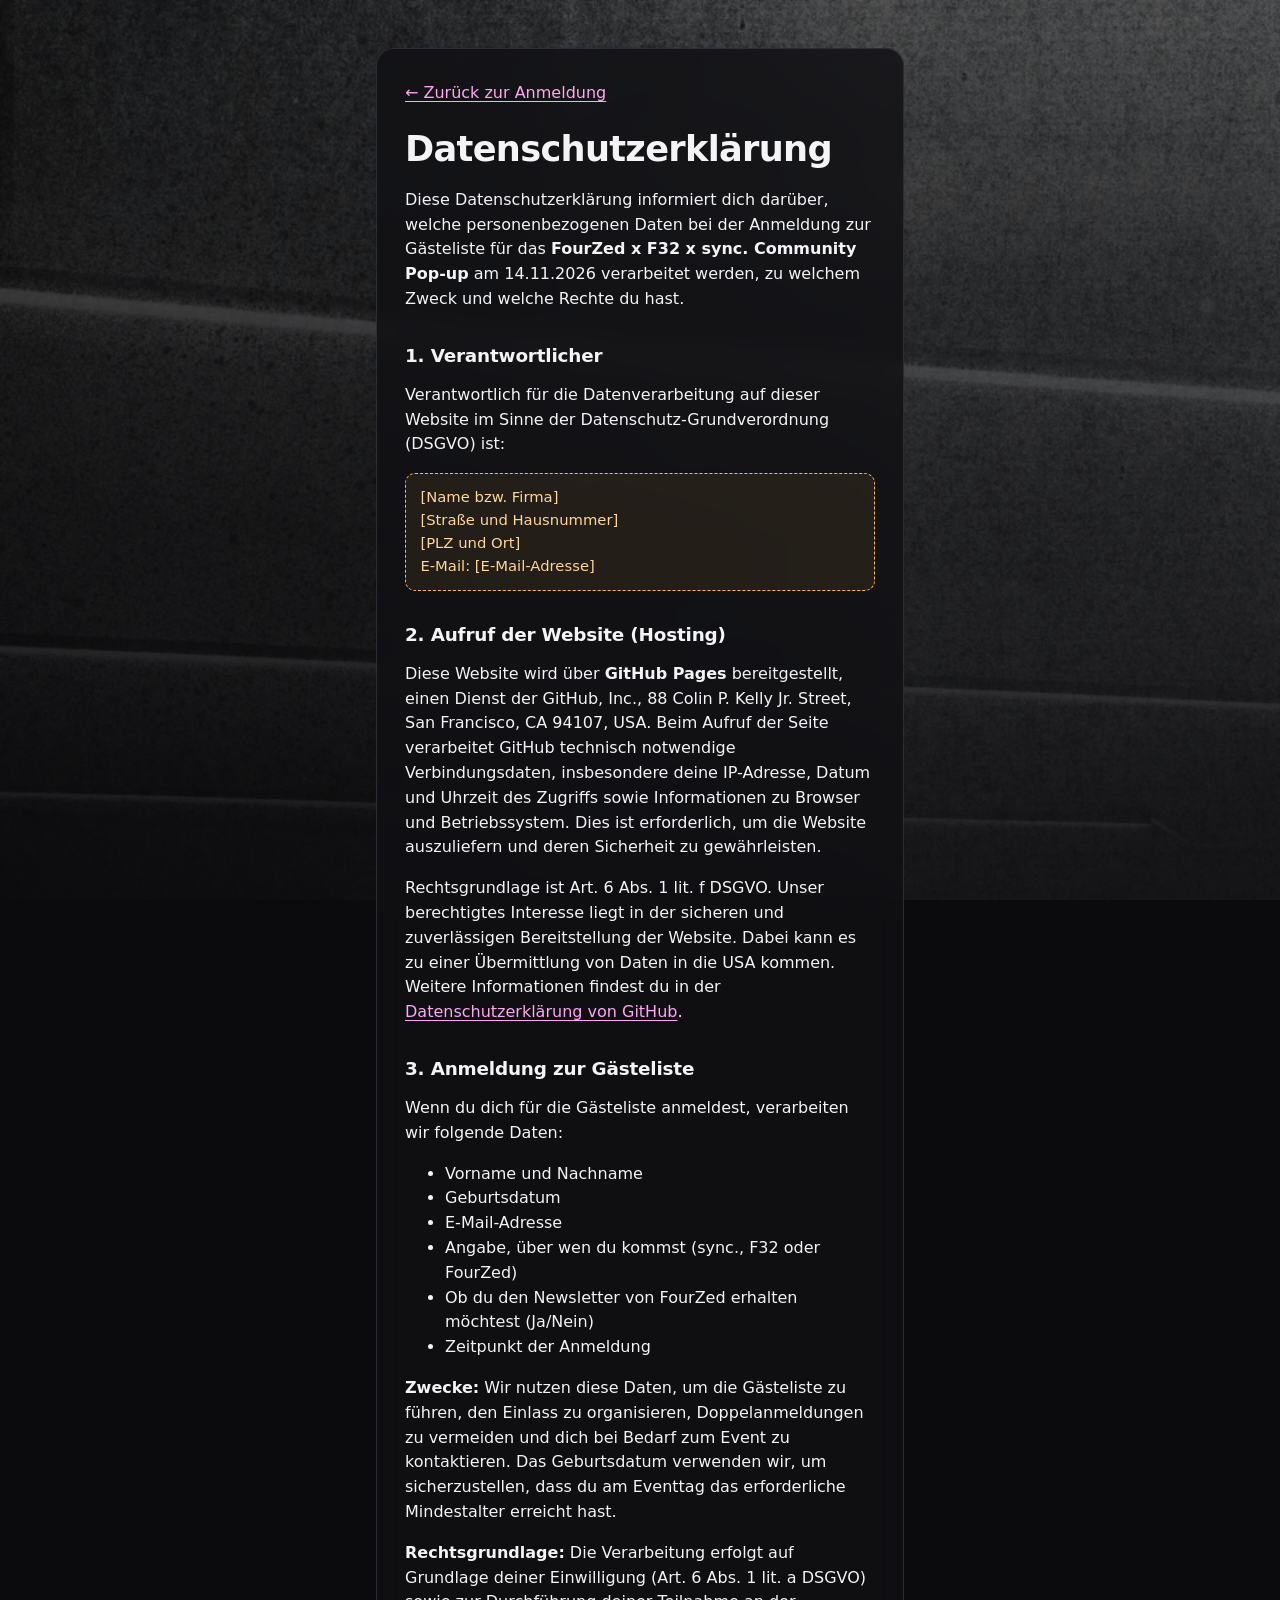
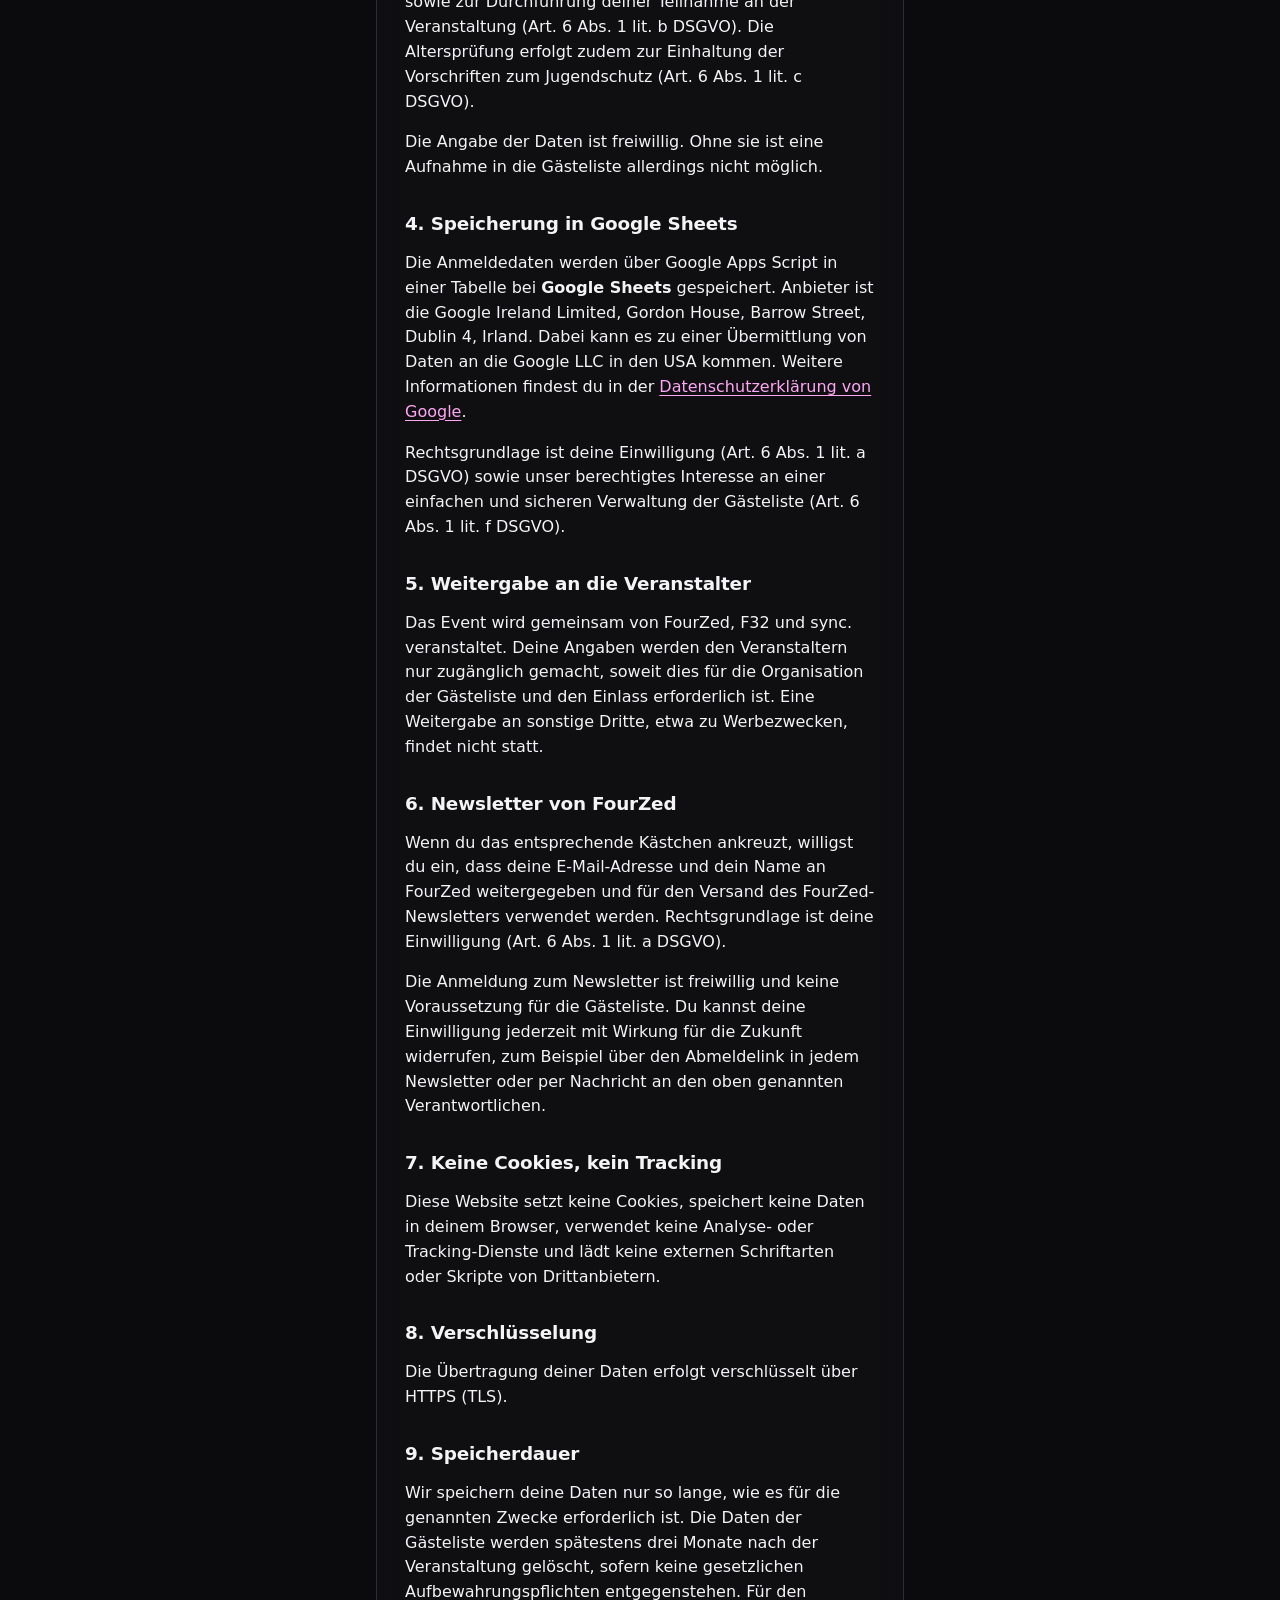
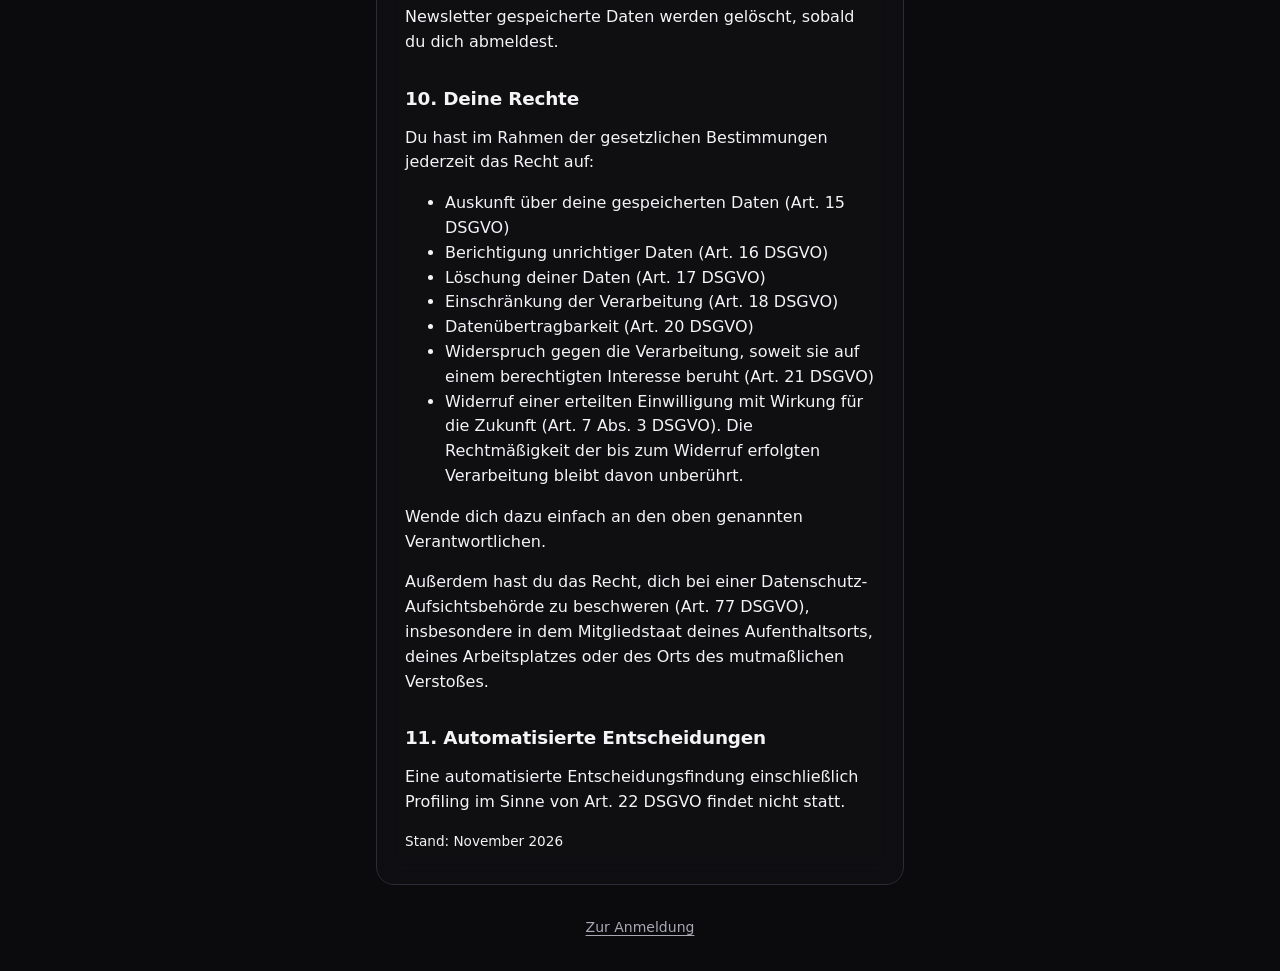
==== datenschutz.html @ 3aca52ab "Gästeliste für FourZed x F32 x sync. Community Pop-up Co-Authored-By: Claude Opus 5.5 <noreply@anthr" ====
<!doctype html>
<html lang="de">
<head>
  <meta charset="utf-8">
  <meta name="viewport" content="width=device-width, initial-scale=1, viewport-fit=cover">
  <meta name="robots" content="noindex, nofollow">
  <meta name="color-scheme" content="dark">
  <title>Datenschutzerklärung · Gästeliste</title>
  <link rel="icon" href="data:image/svg+xml,%3Csvg xmlns='http://www.w3.org/2000/svg' viewBox='0 0 32 32'%3E%3Crect width='32' height='32' rx='8' fill='%230b0b0d'/%3E%3Ccircle cx='16' cy='16' r='7' fill='%23fea7f2'/%3E%3C/svg%3E">
  <link rel="stylesheet" href="style.css">
</head>
<body>
  <div class="page">
    <main id="main" class="legal">
      <a class="back" href="index.html">← Zurück zur Anmeldung</a>
      <h1>Datenschutzerklärung</h1>
      <p>Diese Datenschutzerklärung informiert dich darüber, welche personenbezogenen Daten bei der Anmeldung zur Gästeliste für das <strong>FourZed x F32 x sync. Community Pop-up</strong> am 14.11.2026 verarbeitet werden, zu welchem Zweck und welche Rechte du hast.</p>

      <h2>1. Verantwortlicher</h2>
      <p>Verantwortlich für die Datenverarbeitung auf dieser Website im Sinne der Datenschutz-Grundverordnung (DSGVO) ist:</p>
      <!-- BITTE AUSFÜLLEN: Name/Firma, Anschrift und E-Mail des Verantwortlichen. Ohne diese Angaben ist die Erklärung unvollständig. -->
      <address class="placeholder">[Name bzw. Firma]<br>[Straße und Hausnummer]<br>[PLZ und Ort]<br>E-Mail: [E-Mail-Adresse]</address>

      <h2>2. Aufruf der Website (Hosting)</h2>
      <p>Diese Website wird über <strong>GitHub Pages</strong> bereitgestellt, einen Dienst der GitHub, Inc., 88 Colin P. Kelly Jr. Street, San Francisco, CA 94107, USA. Beim Aufruf der Seite verarbeitet GitHub technisch notwendige Verbindungsdaten, insbesondere deine IP-Adresse, Datum und Uhrzeit des Zugriffs sowie Informationen zu Browser und Betriebssystem. Dies ist erforderlich, um die Website auszuliefern und deren Sicherheit zu gewährleisten.</p>
      <p>Rechtsgrundlage ist Art. 6 Abs. 1 lit. f DSGVO. Unser berechtigtes Interesse liegt in der sicheren und zuverlässigen Bereitstellung der Website. Dabei kann es zu einer Übermittlung von Daten in die USA kommen. Weitere Informationen findest du in der <a href="https://docs.github.com/de/site-policy/privacy-policies/github-general-privacy-statement" rel="noopener">Datenschutzerklärung von GitHub</a>.</p>

      <h2>3. Anmeldung zur Gästeliste</h2>
      <p>Wenn du dich für die Gästeliste anmeldest, verarbeiten wir folgende Daten:</p>
      <ul>
        <li>Vorname und Nachname</li>
        <li>Geburtsdatum</li>
        <li>E-Mail-Adresse</li>
        <li>Angabe, über wen du kommst (sync., F32 oder FourZed)</li>
        <li>Ob du den Newsletter von FourZed erhalten möchtest (Ja/Nein)</li>
        <li>Zeitpunkt der Anmeldung</li>
      </ul>
      <p><strong>Zwecke:</strong> Wir nutzen diese Daten, um die Gästeliste zu führen, den Einlass zu organisieren, Doppelanmeldungen zu vermeiden und dich bei Bedarf zum Event zu kontaktieren. Das Geburtsdatum verwenden wir, um sicherzustellen, dass du am Eventtag das erforderliche Mindestalter erreicht hast.</p>
      <p><strong>Rechtsgrundlage:</strong> Die Verarbeitung erfolgt auf Grundlage deiner Einwilligung (Art. 6 Abs. 1 lit. a DSGVO) sowie zur Durchführung deiner Teilnahme an der Veranstaltung (Art. 6 Abs. 1 lit. b DSGVO). Die Altersprüfung erfolgt zudem zur Einhaltung der Vorschriften zum Jugendschutz (Art. 6 Abs. 1 lit. c DSGVO).</p>
      <p>Die Angabe der Daten ist freiwillig. Ohne sie ist eine Aufnahme in die Gästeliste allerdings nicht möglich.</p>

      <h2>4. Speicherung in Google Sheets</h2>
      <p>Die Anmeldedaten werden über Google Apps Script in einer Tabelle bei <strong>Google Sheets</strong> gespeichert. Anbieter ist die Google Ireland Limited, Gordon House, Barrow Street, Dublin 4, Irland. Dabei kann es zu einer Übermittlung von Daten an die Google LLC in den USA kommen. Weitere Informationen findest du in der <a href="https://policies.google.com/privacy?hl=de" rel="noopener">Datenschutzerklärung von Google</a>.</p>
      <p>Rechtsgrundlage ist deine Einwilligung (Art. 6 Abs. 1 lit. a DSGVO) sowie unser berechtigtes Interesse an einer einfachen und sicheren Verwaltung der Gästeliste (Art. 6 Abs. 1 lit. f DSGVO).</p>

      <h2>5. Weitergabe an die Veranstalter</h2>
      <p>Das Event wird gemeinsam von FourZed, F32 und sync. veranstaltet. Deine Angaben werden den Veranstaltern nur zugänglich gemacht, soweit dies für die Organisation der Gästeliste und den Einlass erforderlich ist. Eine Weitergabe an sonstige Dritte, etwa zu Werbezwecken, findet nicht statt.</p>

      <h2>6. Newsletter von FourZed</h2>
      <p>Wenn du das entsprechende Kästchen ankreuzt, willigst du ein, dass deine E-Mail-Adresse und dein Name an FourZed weitergegeben und für den Versand des FourZed-Newsletters verwendet werden. Rechtsgrundlage ist deine Einwilligung (Art. 6 Abs. 1 lit. a DSGVO).</p>
      <p>Die Anmeldung zum Newsletter ist freiwillig und keine Voraussetzung für die Gästeliste. Du kannst deine Einwilligung jederzeit mit Wirkung für die Zukunft widerrufen, zum Beispiel über den Abmeldelink in jedem Newsletter oder per Nachricht an den oben genannten Verantwortlichen.</p>

      <h2>7. Keine Cookies, kein Tracking</h2>
      <p>Diese Website setzt keine Cookies, speichert keine Daten in deinem Browser, verwendet keine Analyse- oder Tracking-Dienste und lädt keine externen Schriftarten oder Skripte von Drittanbietern.</p>

      <h2>8. Verschlüsselung</h2>
      <p>Die Übertragung deiner Daten erfolgt verschlüsselt über HTTPS (TLS).</p>

      <h2>9. Speicherdauer</h2>
      <p>Wir speichern deine Daten nur so lange, wie es für die genannten Zwecke erforderlich ist. Die Daten der Gästeliste werden spätestens drei Monate nach der Veranstaltung gelöscht, sofern keine gesetzlichen Aufbewahrungspflichten entgegenstehen. Für den Newsletter gespeicherte Daten werden gelöscht, sobald du dich abmeldest.</p>

      <h2>10. Deine Rechte</h2>
      <p>Du hast im Rahmen der gesetzlichen Bestimmungen jederzeit das Recht auf:</p>
      <ul>
        <li>Auskunft über deine gespeicherten Daten (Art. 15 DSGVO)</li>
        <li>Berichtigung unrichtiger Daten (Art. 16 DSGVO)</li>
        <li>Löschung deiner Daten (Art. 17 DSGVO)</li>
        <li>Einschränkung der Verarbeitung (Art. 18 DSGVO)</li>
        <li>Datenübertragbarkeit (Art. 20 DSGVO)</li>
        <li>Widerspruch gegen die Verarbeitung, soweit sie auf einem berechtigten Interesse beruht (Art. 21 DSGVO)</li>
        <li>Widerruf einer erteilten Einwilligung mit Wirkung für die Zukunft (Art. 7 Abs. 3 DSGVO). Die Rechtmäßigkeit der bis zum Widerruf erfolgten Verarbeitung bleibt davon unberührt.</li>
      </ul>
      <p>Wende dich dazu einfach an den oben genannten Verantwortlichen.</p>
      <p>Außerdem hast du das Recht, dich bei einer Datenschutz-Aufsichtsbehörde zu beschweren (Art. 77 DSGVO), insbesondere in dem Mitgliedstaat deines Aufenthaltsorts, deines Arbeitsplatzes oder des Orts des mutmaßlichen Verstoßes.</p>

      <h2>11. Automatisierte Entscheidungen</h2>
      <p>Eine automatisierte Entscheidungsfindung einschließlich Profiling im Sinne von Art. 22 DSGVO findet nicht statt.</p>

      <p class="field-hint">Stand: November 2026</p>
    </main>

    <footer class="site-footer">
      <nav aria-label="Navigation">
        <a href="index.html">Zur Anmeldung</a>
      </nav>
    </footer>
  </div>
</body>
</html>
---- style.css ----
/* ==========================================================================
   Gästeliste – Stylesheet
   Akzentfarbe zentral über --accent änderbar.
   ========================================================================== */

:root {
  --accent: #fea7f2;          /* Akzentfarbe (Pink aus dem Pop-up-Schriftzug) */
  --accent-rgb: 254, 167, 242; /* gleiche Farbe als RGB für Transparenzen */
  --accent-contrast: #0b0b0d; /* Textfarbe auf Akzent */

  --bg: #0b0b0d;
  --surface: #141418;
  --surface-glass: rgba(16, 16, 20, .82);
  --surface-2: #1c1c22;
  --border: #2c2c35;
  --border-strong: #8a8a9a;
  --field-border: #70707e;   /* min. 3:1 Kontrast zum Feld */
  --text: #f4f4f6;
  --text-muted: #a9a9b6;
  --error: #ff8a5c;
  --error-bg: rgba(255, 138, 92, 0.1);
  --success: var(--accent);

  --radius: 14px;
  --radius-sm: 10px;
  --focus: 0 0 0 3px var(--bg), 0 0 0 5px var(--accent);

  --font: system-ui, -apple-system, "Segoe UI", Roboto, "Helvetica Neue", Arial, sans-serif;

  color-scheme: dark;
}

*,
*::before,
*::after { box-sizing: border-box; }

html { -webkit-text-size-adjust: 100%; text-size-adjust: 100%; }

body {
  margin: 0;
  min-height: 100vh;
  background: var(--bg);
  color: var(--text);
  font-family: var(--font);
  font-size: 1rem;
  line-height: 1.55;
  -webkit-font-smoothing: antialiased;
}

/* Hintergrundbild, fest hinter dem Inhalt (funktioniert auch auf iOS) */
body::before {
  content: "";
  position: fixed;
  inset: 0;
  z-index: -1;
  background:
    linear-gradient(180deg, rgba(11, 11, 13, .45) 0%, rgba(11, 11, 13, .72) 40%, rgba(11, 11, 13, .9) 100%),
    url("assets/background.webp") center top / cover no-repeat;
}

a { color: var(--accent); text-underline-offset: 3px; }
a:hover { text-decoration-thickness: 2px; }

:focus-visible { outline: none; box-shadow: var(--focus); border-radius: 6px; }

.visually-hidden {
  position: absolute !important;
  width: 1px; height: 1px;
  margin: -1px; padding: 0;
  overflow: hidden; clip: rect(0 0 0 0);
  white-space: nowrap; border: 0;
}

.skip-link {
  position: absolute; left: 1rem; top: -100px; z-index: 10;
  background: var(--accent); color: var(--accent-contrast);
  padding: .6rem 1rem; border-radius: var(--radius-sm); font-weight: 600;
  text-decoration: none;
}
.skip-link:focus { top: 1rem; }

/* Layout ---------------------------------------------------------------- */

.page {
  width: 100%;
  max-width: 560px;
  margin: 0 auto;
  padding: max(1.25rem, env(safe-area-inset-top)) 1rem max(2rem, env(safe-area-inset-bottom));
}

.site-header { display: flex; justify-content: center; padding: .5rem 0 1.75rem; }

.partner-logos {
  display: flex; align-items: center; justify-content: center;
  gap: .9rem;
  margin: 0; padding: 0; list-style: none;
}
.partner-logos li { display: flex; align-items: center; }
.partner-logos img { display: block; width: auto; }
.partner-logos .logo-fourzed { height: 17px; }
.partner-logos .logo-f32 { height: 30px; }
.partner-logos .logo-sync { height: 27px; }
.partner-logos .x { color: var(--text-muted); font-size: .8rem; line-height: 1; }

/* Hero ------------------------------------------------------------------ */

.hero { margin-bottom: 1.5rem; text-align: center; }

.eyebrow {
  margin: 0 0 1rem;
  color: var(--text-muted);
  font-size: .75rem; font-weight: 600; letter-spacing: .14em; text-transform: uppercase;
}

h1 {
  margin: 0 0 1.25rem;
  font-size: clamp(1.9rem, 8vw, 2.6rem);
  line-height: 1.08;
  letter-spacing: -0.02em;
  font-weight: 750;
}
.headline { margin: 0 0 1.5rem; line-height: 0; }
.headline img { display: inline-block; width: min(100%, 320px); height: auto; }

h2 { margin: 0 0 .4rem; font-size: 1.35rem; letter-spacing: -0.01em; line-height: 1.25; }

.lead { margin: 0 0 1.5rem; color: var(--text-muted); }

.event-meta {
  display: grid; gap: .6rem;
  margin: 0; padding: 1rem 1.1rem;
  border: 1px solid var(--border);
  border-radius: var(--radius);
  background: var(--surface-glass);
  text-align: left;
  -webkit-backdrop-filter: blur(10px);
  backdrop-filter: blur(10px);
}
.event-meta > div { display: grid; grid-template-columns: 5.5rem 1fr; gap: .75rem; align-items: baseline; }
.event-meta dt { color: var(--text-muted); font-size: .8rem; font-weight: 600; letter-spacing: .06em; text-transform: uppercase; }
.event-meta dd { margin: 0; font-weight: 500; }
.event-meta--compact { margin: 0 0 1.5rem; text-align: left; }

/* Card ------------------------------------------------------------------ */

.card {
  background: var(--surface-glass);
  -webkit-backdrop-filter: blur(14px);
  backdrop-filter: blur(14px);
  border: 1px solid var(--border);
  border-radius: calc(var(--radius) + 4px);
  padding: 1.5rem 1.1rem;
}

/* Form ------------------------------------------------------------------ */

.row { display: grid; gap: 0; }

.field { margin-bottom: 1.1rem; }

label { display: block; margin-bottom: .4rem; font-weight: 600; font-size: .95rem; }

input[type="text"],
input[type="email"],
input[type="date"],
select {
  display: block;
  width: 100%;
  min-height: 3rem;
  padding: .7rem .9rem;
  font: inherit;
  font-size: 1rem; /* verhindert Zoom auf iOS */
  color: var(--text);
  background: var(--surface-2);
  border: 1.5px solid var(--field-border);
  border-radius: var(--radius-sm);
  transition: border-color .15s ease, box-shadow .15s ease;
  -webkit-appearance: none;
  appearance: none;
}

input[type="date"] { line-height: 1.5; }
input[type="date"]::-webkit-date-and-time-value { text-align: left; }
input[type="date"]::-webkit-calendar-picker-indicator { opacity: .85; cursor: pointer; }

input:hover, select:hover { border-color: var(--border-strong); }

input:focus-visible, select:focus-visible {
  border-color: var(--accent);
  box-shadow: 0 0 0 3px rgba(var(--accent-rgb), .35);
  border-radius: var(--radius-sm);
}

.select-wrap { position: relative; }
.select-wrap::after {
  content: "";
  position: absolute; right: 1rem; top: 50%;
  width: .55rem; height: .55rem;
  border-right: 2px solid var(--text-muted);
  border-bottom: 2px solid var(--text-muted);
  transform: translateY(-70%) rotate(45deg);
  pointer-events: none;
}
select { padding-right: 2.5rem; cursor: pointer; }
select:invalid, select option[value=""] { color: var(--text-muted); }
select option { color: var(--text); background: var(--surface-2); }

[aria-invalid="true"] { border-color: var(--error) !important; }

.field-hint { margin: .4rem 0 0; color: var(--text-muted); font-size: .85rem; }

.field-error {
  margin: .4rem 0 0;
  color: var(--error);
  font-size: .875rem; font-weight: 500;
}
.field-error:empty { display: none; }
.field-error::before { content: "⚠ "; }

/* Checkboxen */
.field--check {
  display: grid;
  grid-template-columns: 1.4rem 1fr;
  column-gap: .75rem;
  align-items: start;
}
.field--check input[type="checkbox"] {
  width: 1.4rem; height: 1.4rem; margin: .1rem 0 0;
  accent-color: var(--accent);
  cursor: pointer;
}
.field--check label { margin: 0; font-weight: 400; font-size: .925rem; color: var(--text); cursor: pointer; }
.field--check .field-error { grid-column: 2; }
.field--check input[aria-invalid="true"] { outline: 2px solid var(--error); outline-offset: 2px; }
.optional { color: var(--text-muted); }

/* Honeypot */
.hp {
  position: absolute !important;
  left: -10000px; top: auto;
  width: 1px; height: 1px; overflow: hidden;
}

/* Hinweise / Fehlermeldungen */
.notice {
  margin: 0 0 1.1rem;
  padding: .9rem 1rem;
  border-radius: var(--radius-sm);
  border: 1px solid var(--border);
  font-size: .95rem;
}
.notice[hidden] { display: none; }
.notice--error { border-color: var(--error); background: var(--error-bg); color: var(--text); }
.notice--info { border-color: var(--accent); background: rgba(var(--accent-rgb), .08); }
.notice strong { display: block; margin-bottom: .2rem; }
.notice p { margin: 0; }
.notice .btn { margin-top: .8rem; }

/* Buttons --------------------------------------------------------------- */

.btn {
  display: inline-flex; align-items: center; justify-content: center; gap: .6rem;
  width: 100%;
  min-height: 3.25rem;
  padding: .8rem 1.25rem;
  font: inherit; font-size: 1rem; font-weight: 700;
  border: 0; border-radius: 999px;
  cursor: pointer;
  transition: transform .1s ease, filter .15s ease, opacity .15s ease;
}
.btn--primary { background: var(--accent); color: var(--accent-contrast); }
.btn--primary:hover { filter: brightness(1.06); }
.btn--primary:active { transform: translateY(1px); }
.btn--secondary {
  background: transparent; color: var(--text);
  border: 1.5px solid var(--border-strong);
  min-height: 2.75rem; width: auto;
}
.btn:focus-visible { box-shadow: var(--focus); border-radius: 999px; }
.btn:disabled { cursor: progress; opacity: .7; }

.btn-spinner {
  display: none;
  width: 1.1rem; height: 1.1rem;
  border: 2.5px solid currentColor; border-right-color: transparent;
  border-radius: 50%;
  animation: spin .7s linear infinite;
}
.btn[aria-busy="true"] .btn-spinner { display: inline-block; }

@keyframes spin { to { transform: rotate(360deg); } }

/* Erfolg ---------------------------------------------------------------- */

.success { text-align: center; }
.success[hidden] { display: none; }
.success-icon {
  display: grid; place-items: center;
  width: 3.5rem; height: 3.5rem; margin: .25rem auto 1rem;
  border-radius: 50%;
  background: var(--accent); color: var(--accent-contrast);
}
.success h2 { font-size: 1.6rem; }
/* Überschrift erhält nur programmatisch Fokus (für Screenreader), daher ohne Rahmen */
.success h2:focus, .success h2:focus-visible { outline: none; box-shadow: none; }

/* Footer ---------------------------------------------------------------- */

.site-footer { padding: 2rem 0 0; text-align: center; font-size: .875rem; }
.site-footer nav { display: flex; justify-content: center; gap: 1.5rem; }
.site-footer a { color: var(--text-muted); }
.site-footer a:hover { color: var(--text); }

/* Rechtstexte ----------------------------------------------------------- */

.legal h1 { font-size: clamp(1.7rem, 7vw, 2.2rem); }
.legal h2 { margin-top: 2rem; font-size: 1.15rem; }
.legal {
  background: var(--surface-glass);
  -webkit-backdrop-filter: blur(14px);
  backdrop-filter: blur(14px);
  border: 1px solid var(--border);
  border-radius: calc(var(--radius) + 4px);
  padding: 1.5rem 1.1rem;
}
.legal p, .legal li { color: var(--text); }
.legal address { font-style: normal; }
.legal .back { display: inline-block; margin-bottom: 1.5rem; }
.placeholder {
  display: block;
  margin: .5rem 0;
  padding: .75rem .9rem;
  border: 1.5px dashed #ffb84d;
  border-radius: var(--radius-sm);
  background: rgba(255, 184, 77, .08);
  color: #ffd699;
  font-size: .925rem;
}
.placeholder-banner {
  margin: 0 0 1.5rem;
  padding: 1rem;
  border: 2px solid #ffb84d;
  border-radius: var(--radius-sm);
  background: rgba(255, 184, 77, .12);
  color: #ffe2b3;
  font-weight: 600;
}

/* Größere Screens ------------------------------------------------------- */

@media (min-width: 560px) {
  .page { padding-top: 3rem; }
  .card, .legal { padding: 2rem 1.75rem; }
  .headline img { width: 380px; }
  .partner-logos { gap: 1.1rem; }
  .partner-logos .logo-fourzed { height: 19px; }
  .partner-logos .logo-f32 { height: 34px; }
  .partner-logos .logo-sync { height: 30px; }
  .row { grid-template-columns: 1fr 1fr; column-gap: 1rem; }
  .btn--primary { width: 100%; }
}

@media (prefers-reduced-motion: reduce) {
  *, *::before, *::after { animation-duration: .01ms !important; transition-duration: .01ms !important; }
}

@media (forced-colors: active) {
  .btn, input, select { border: 1px solid ButtonText; }
}
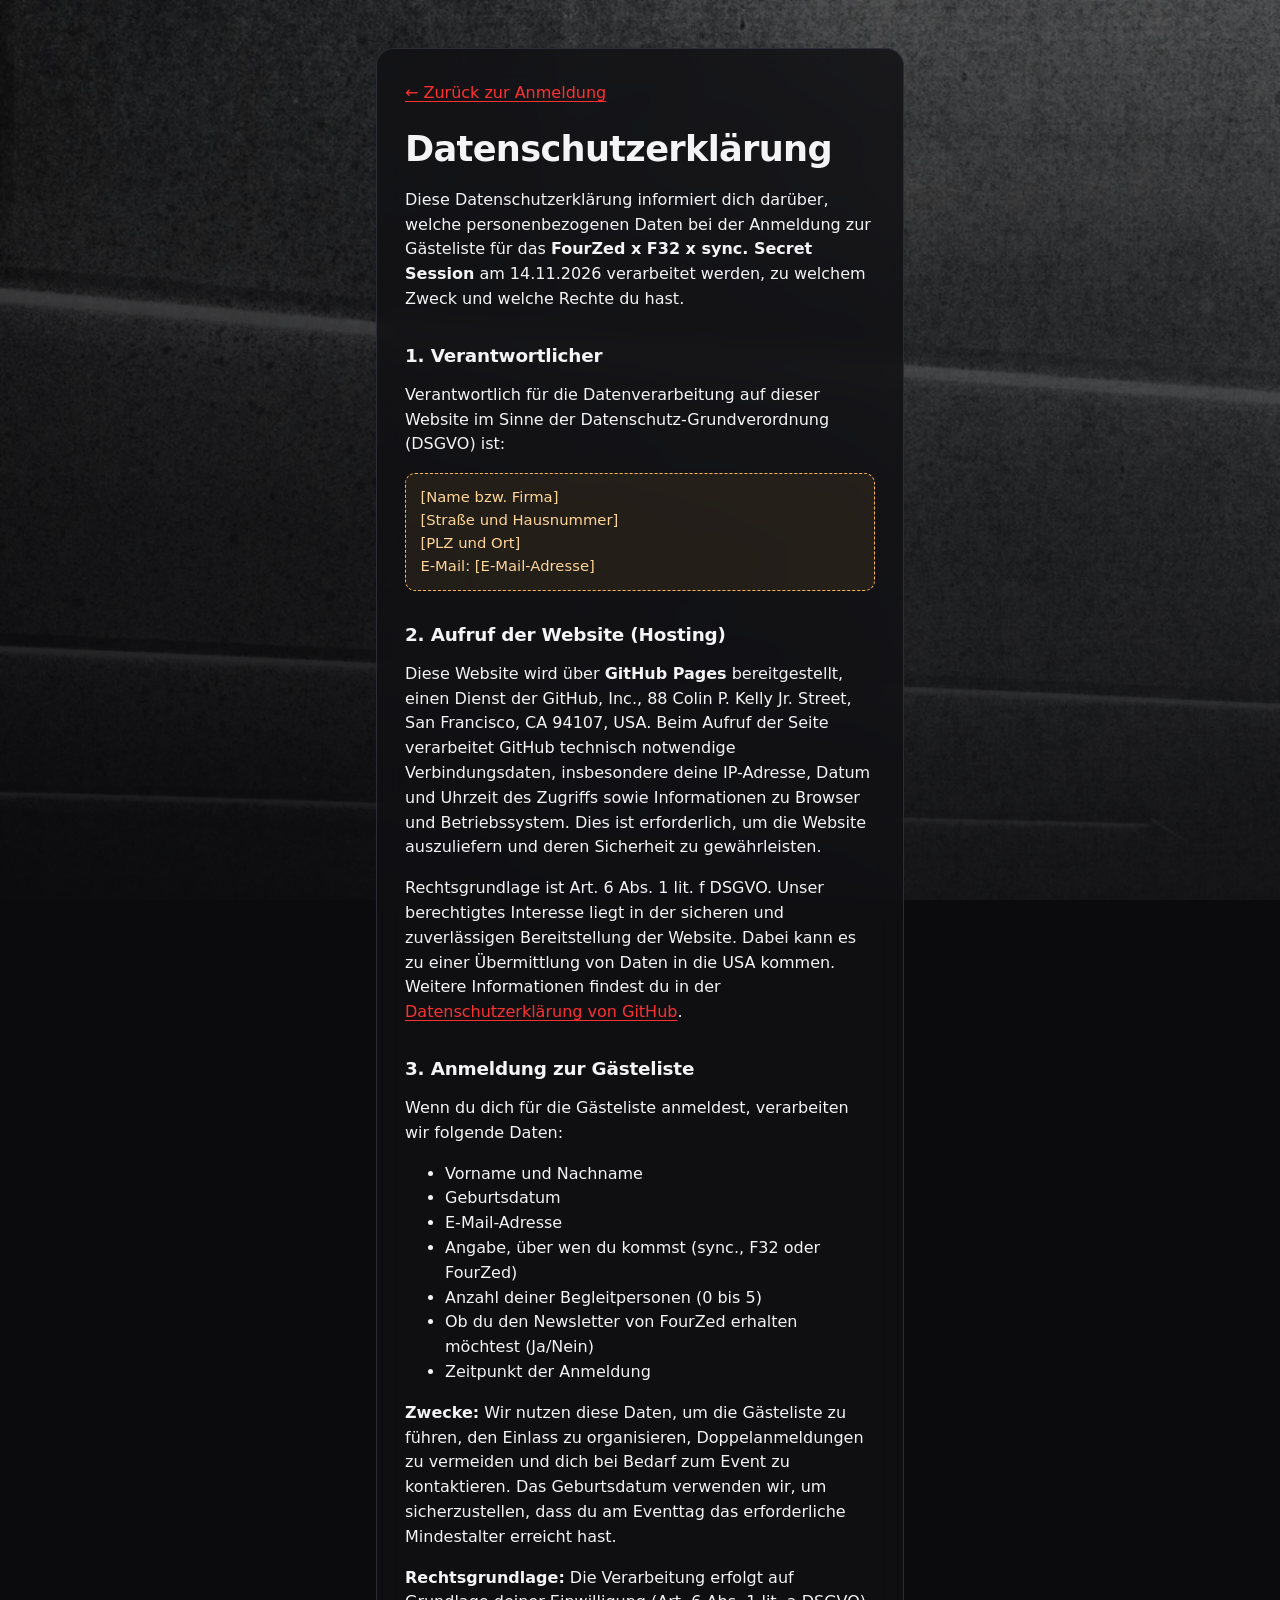
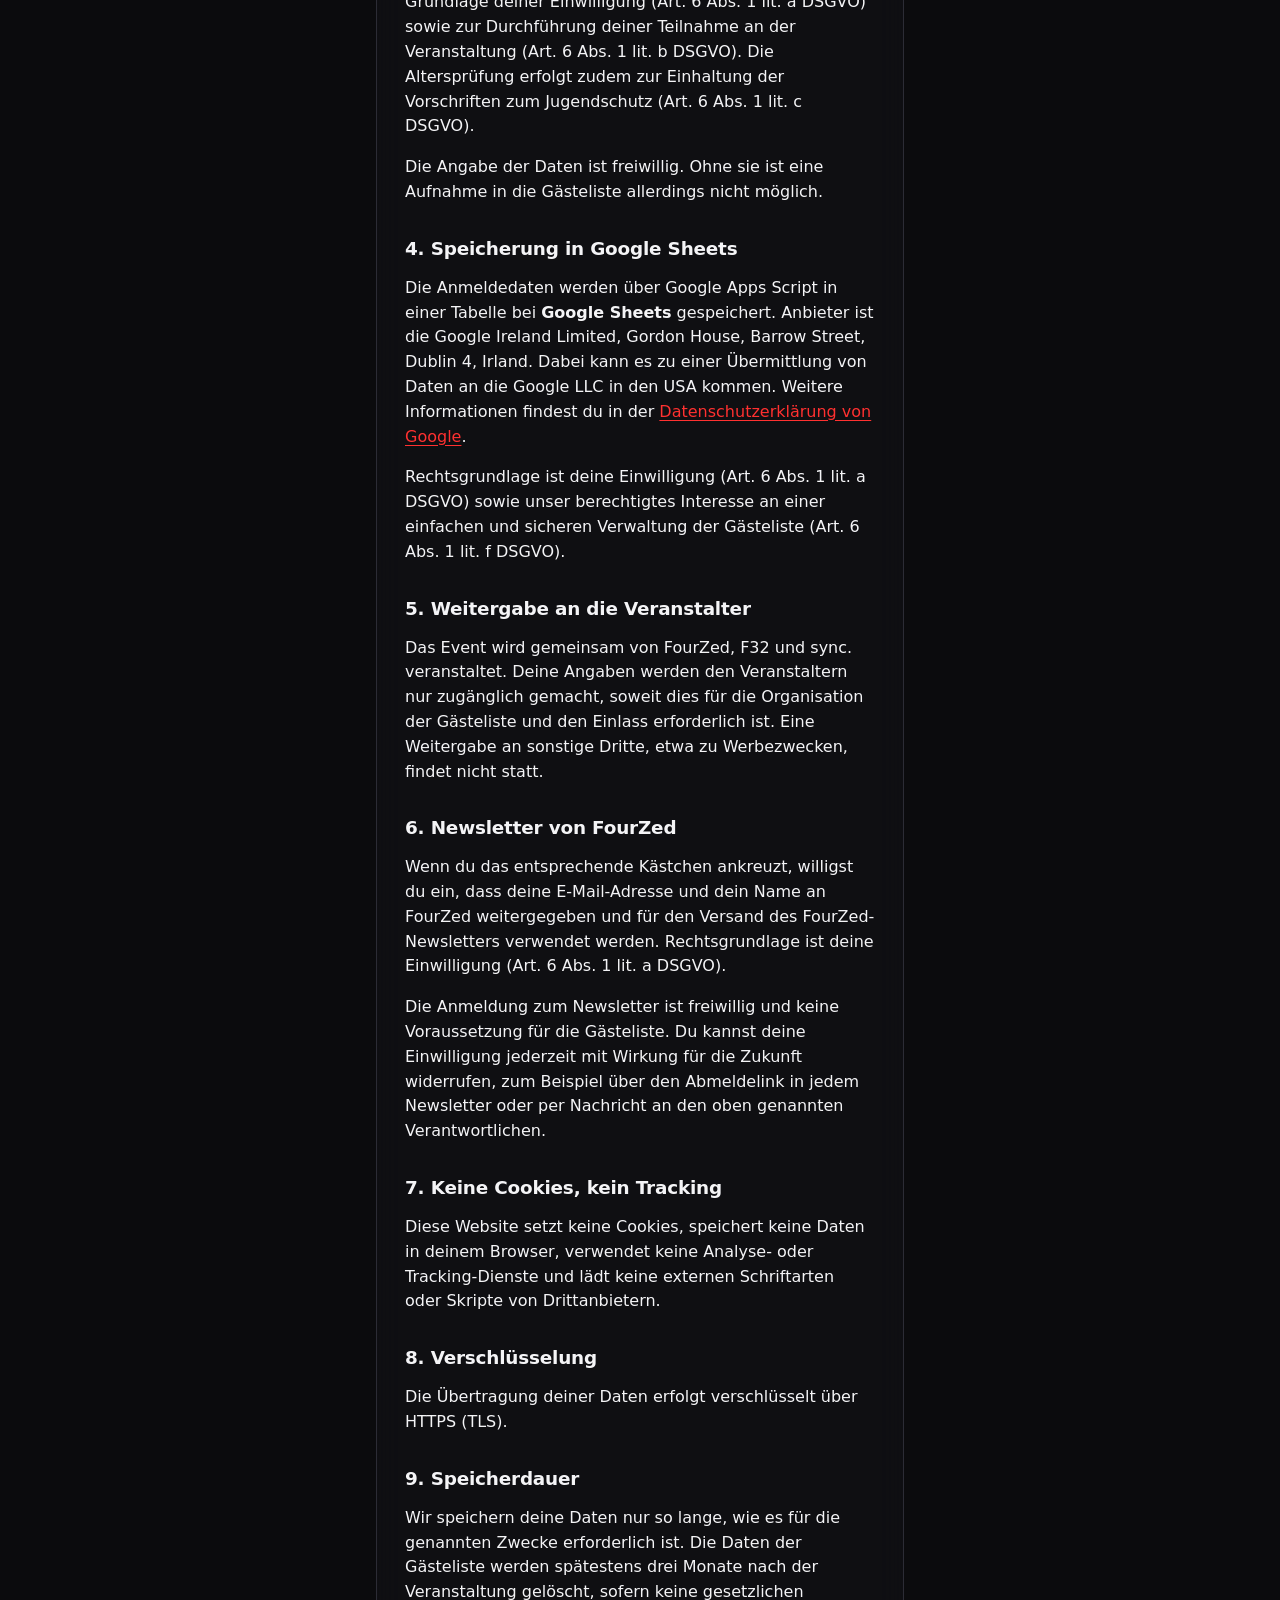
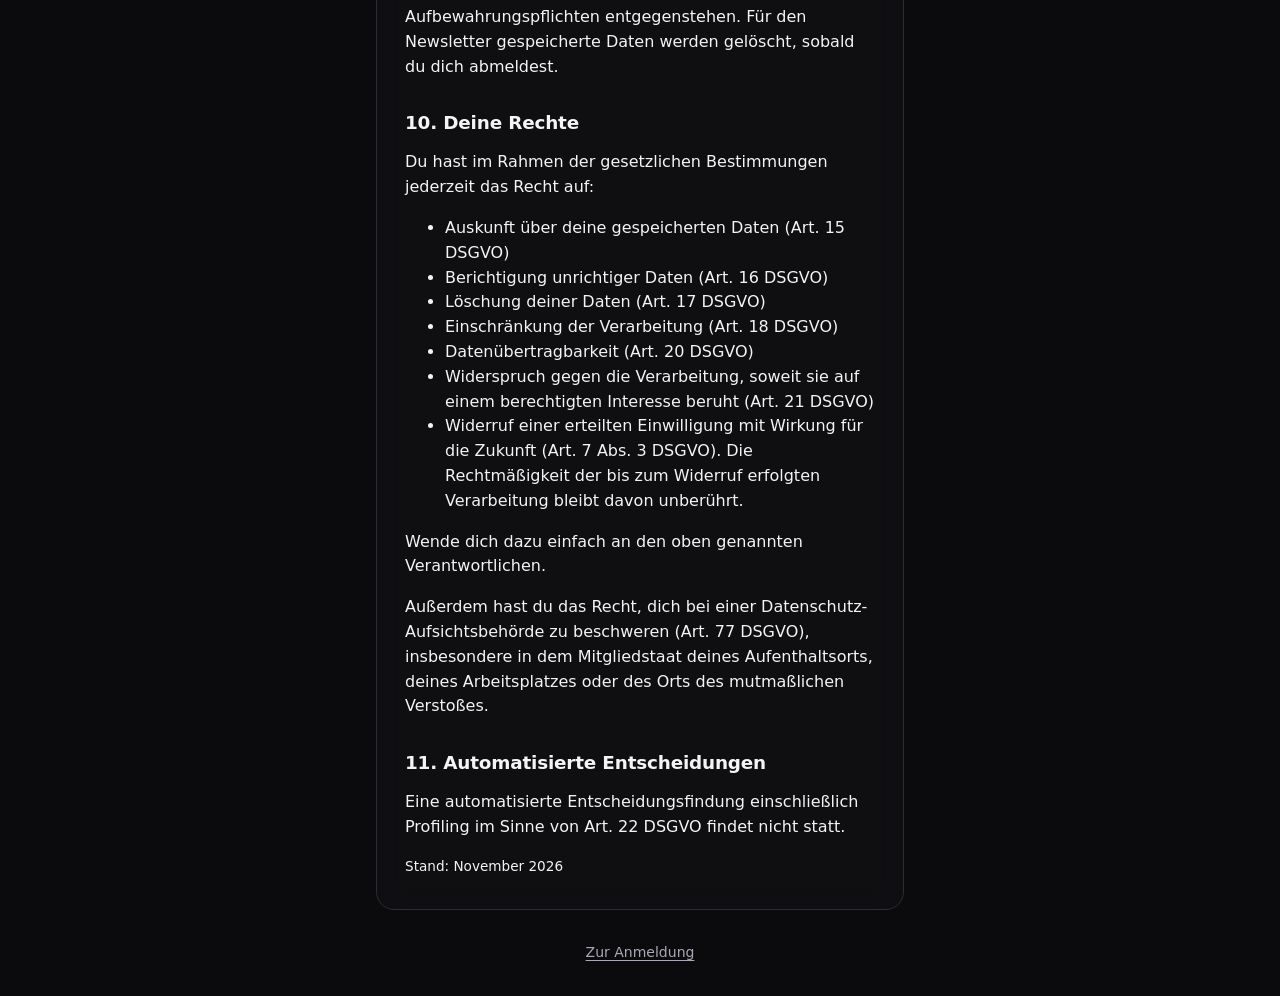
==== commit c70744aa: "Secret Session: neue Überschrift, rote Akzente, Feld Begleitpersonen Co-Authored-By: Claude Opus 5.5" ====
--- a/datenschutz.html
+++ b/datenschutz.html
@@ -14,7 +14,7 @@
     <main id="main" class="legal">
       <a class="back" href="index.html">← Zurück zur Anmeldung</a>
       <h1>Datenschutzerklärung</h1>
-      <p>Diese Datenschutzerklärung informiert dich darüber, welche personenbezogenen Daten bei der Anmeldung zur Gästeliste für das <strong>FourZed x F32 x sync. Community Pop-up</strong> am 14.11.2026 verarbeitet werden, zu welchem Zweck und welche Rechte du hast.</p>
+      <p>Diese Datenschutzerklärung informiert dich darüber, welche personenbezogenen Daten bei der Anmeldung zur Gästeliste für das <strong>FourZed x F32 x sync. Secret Session</strong> am 14.11.2026 verarbeitet werden, zu welchem Zweck und welche Rechte du hast.</p>
 
       <h2>1. Verantwortlicher</h2>
       <p>Verantwortlich für die Datenverarbeitung auf dieser Website im Sinne der Datenschutz-Grundverordnung (DSGVO) ist:</p>
@@ -32,6 +32,7 @@
         <li>Geburtsdatum</li>
         <li>E-Mail-Adresse</li>
         <li>Angabe, über wen du kommst (sync., F32 oder FourZed)</li>
+        <li>Anzahl deiner Begleitpersonen (0 bis 5)</li>
         <li>Ob du den Newsletter von FourZed erhalten möchtest (Ja/Nein)</li>
         <li>Zeitpunkt der Anmeldung</li>
       </ul>
--- a/style.css
+++ b/style.css
@@ -4,8 +4,8 @@
    ========================================================================== */
 
 :root {
-  --accent: #fea7f2;          /* Akzentfarbe (Pink aus dem Pop-up-Schriftzug) */
-  --accent-rgb: 254, 167, 242; /* gleiche Farbe als RGB für Transparenzen */
+  --accent: #ff3130;          /* Akzentfarbe (Rot aus dem "SESSION"-Schriftzug) */
+  --accent-rgb: 255, 49, 48;  /* gleiche Farbe als RGB für Transparenzen */
   --accent-contrast: #0b0b0d; /* Textfarbe auf Akzent */
 
   --bg: #0b0b0d;
@@ -17,8 +17,8 @@
   --field-border: #70707e;   /* min. 3:1 Kontrast zum Feld */
   --text: #f4f4f6;
   --text-muted: #a9a9b6;
-  --error: #ff8a5c;
-  --error-bg: rgba(255, 138, 92, 0.1);
+  --error: #ffb547;           /* Bernstein, damit Fehler sich vom roten Akzent abheben */
+  --error-bg: rgba(255, 181, 71, 0.1);
   --success: var(--accent);
 
   --radius: 14px;
